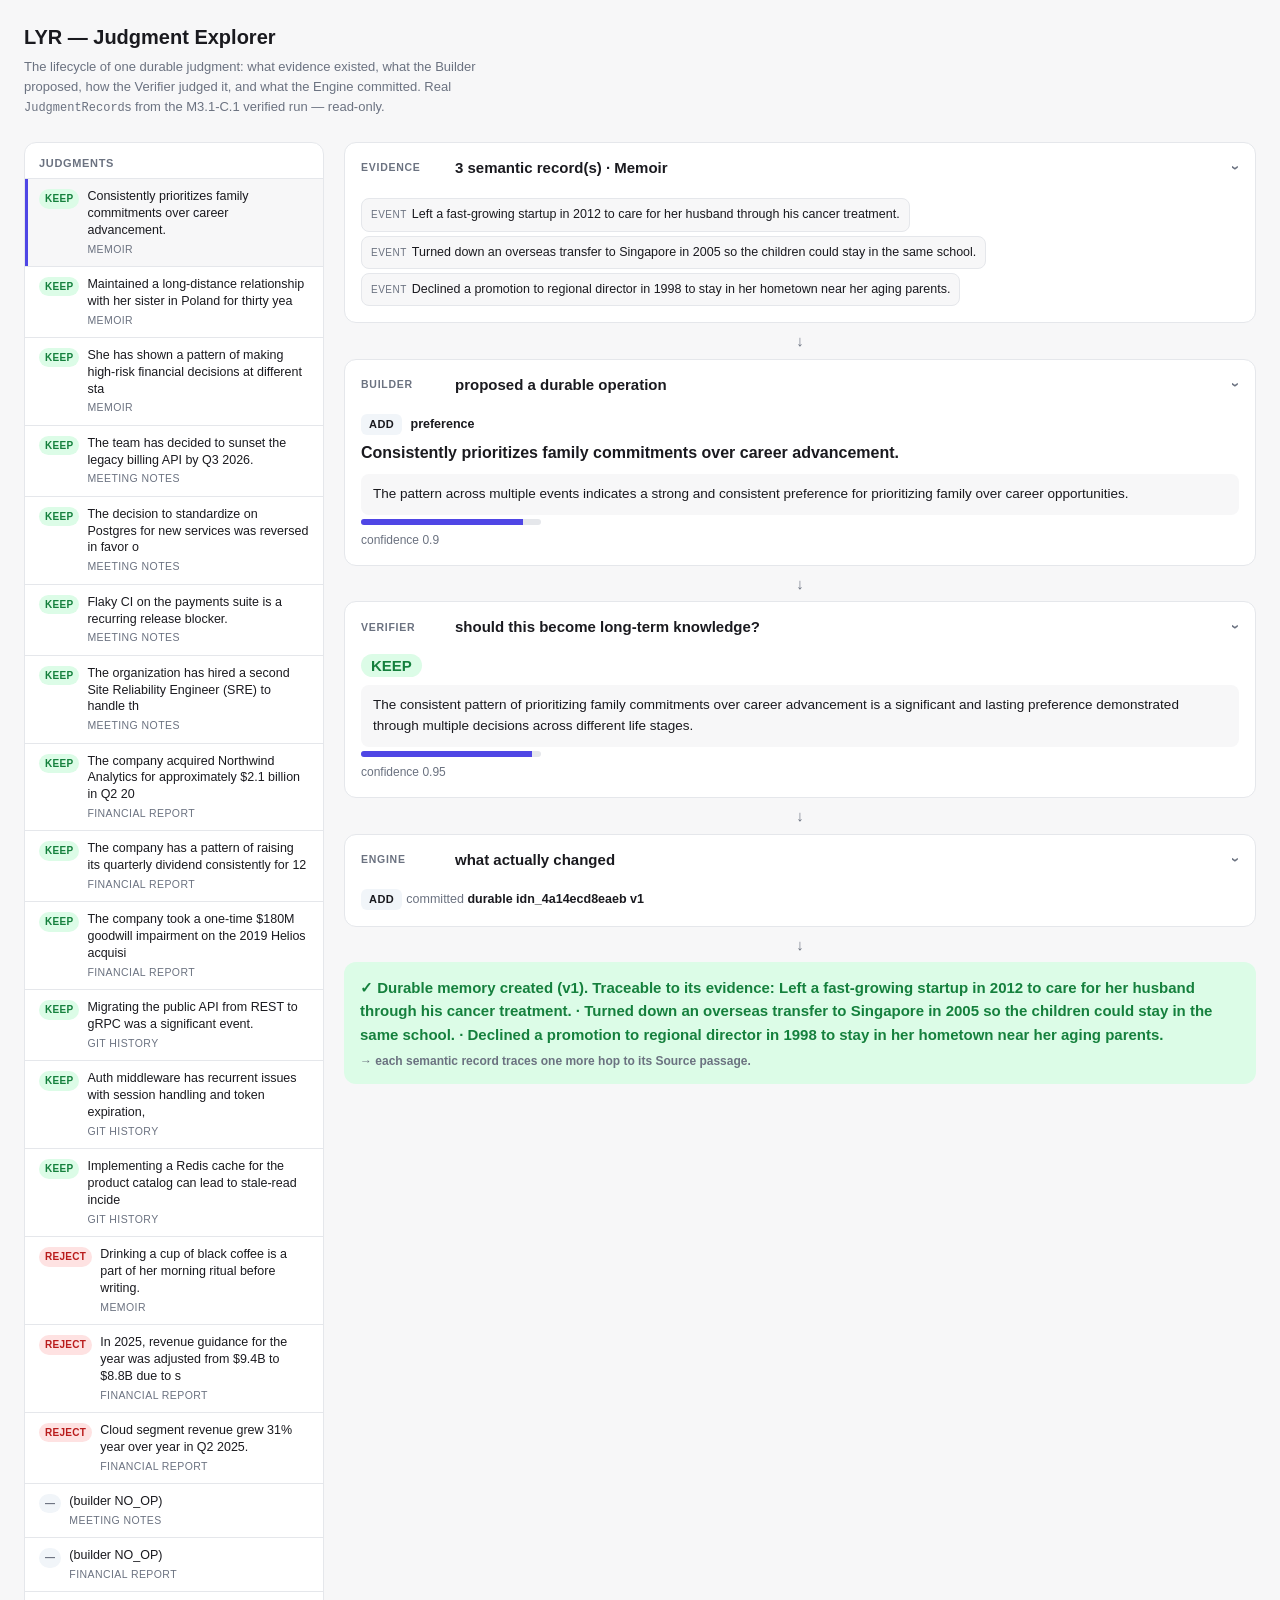
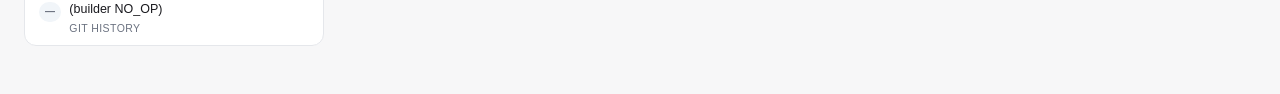
==== explorer/index.html @ 08af4068 "feat(explorer): M5.0 Judgment Explorer — inspect one judgment's lifecycle A read-only, self-containe" ====
<!doctype html>
<html lang="en">
<head>
<meta charset="utf-8">
<meta name="viewport" content="width=device-width, initial-scale=1">
<title>LYR — Judgment Explorer</title>
<style>
  :root{
    --bg:#f7f7f8; --panel:#fff; --ink:#1a1a1f; --muted:#6b7280; --line:#e5e7eb;
    --keep:#15803d; --keep-bg:#dcfce7; --reject:#b91c1c; --reject-bg:#fee2e2;
    --unsure:#a16207; --unsure-bg:#fef9c3; --noop:#6b7280; --noop-bg:#f1f5f9;
    --accent:#4f46e5;
  }
  @media (prefers-color-scheme:dark){
    :root{ --bg:#0e0f13; --panel:#171922; --ink:#e8e8ee; --muted:#9aa0ac; --line:#282b36;
      --keep:#4ade80; --keep-bg:#0f2f1c; --reject:#f87171; --reject-bg:#3a1414;
      --unsure:#fbbf24; --unsure-bg:#3a2f0a; --noop:#9aa0ac; --noop-bg:#20232c; --accent:#a5b4fc; }
  }
  *{box-sizing:border-box}
  body{margin:0;background:var(--bg);color:var(--ink);
    font:15px/1.55 -apple-system,BlinkMacSystemFont,"Segoe UI",Roboto,Helvetica,Arial,sans-serif}
  header{padding:22px 24px 8px}
  h1{font-size:20px;margin:0}
  header p{margin:4px 0 0;color:var(--muted);font-size:13px;max-width:70ch}
  .wrap{display:grid;grid-template-columns:300px 1fr;gap:20px;padding:16px 24px 48px;align-items:start}
  @media (max-width:820px){.wrap{grid-template-columns:1fr}}
  /* sidebar */
  .list{background:var(--panel);border:1px solid var(--line);border-radius:12px;overflow:hidden;position:sticky;top:12px}
  .list h2{font-size:11px;text-transform:uppercase;letter-spacing:.06em;color:var(--muted);
    margin:0;padding:12px 14px 6px}
  .item{display:block;width:100%;text-align:left;border:0;background:none;color:inherit;cursor:pointer;
    padding:9px 14px;border-top:1px solid var(--line);font:inherit;display:flex;gap:8px;align-items:flex-start}
  .item:hover{background:var(--bg)}
  .item.active{background:var(--bg);box-shadow:inset 3px 0 0 var(--accent)}
  .item .s{font-size:12.5px;line-height:1.35}
  .item .d{font-size:10.5px;color:var(--muted);margin-top:2px;text-transform:uppercase;letter-spacing:.04em}
  /* verdict pill */
  .pill{flex:0 0 auto;font-size:10px;font-weight:700;padding:2px 6px;border-radius:20px;letter-spacing:.03em;margin-top:1px}
  .KEEP{color:var(--keep);background:var(--keep-bg)} .REJECT{color:var(--reject);background:var(--reject-bg)}
  .UNSURE{color:var(--unsure);background:var(--unsure-bg)} .NONE{color:var(--noop);background:var(--noop-bg)}
  /* lifecycle */
  .stage{background:var(--panel);border:1px solid var(--line);border-radius:12px;margin:0 0 10px}
  .stage>summary{cursor:pointer;list-style:none;padding:13px 16px;display:flex;align-items:center;gap:10px;font-weight:600}
  .stage>summary::-webkit-details-marker{display:none}
  .stage>summary .tag{font-size:10.5px;font-weight:700;color:var(--muted);text-transform:uppercase;letter-spacing:.07em;flex:0 0 84px}
  .stage>summary .h{flex:1}
  .stage>summary .chev{color:var(--muted);transition:transform .15s}
  .stage[open]>summary .chev{transform:rotate(90deg)}
  .body{padding:2px 16px 16px 16px}
  .arrow{text-align:center;color:var(--muted);font-size:15px;margin:-4px 0 6px}
  .stmt{font-size:16px;font-weight:600;margin:6px 0}
  .op{display:inline-block;font-size:11px;font-weight:700;padding:2px 8px;border-radius:6px;background:var(--noop-bg);color:var(--ink);letter-spacing:.04em}
  .kv{color:var(--muted);font-size:12.5px;margin:6px 0 0}
  .kv b{color:var(--ink);font-weight:600}
  .chip{display:inline-block;background:var(--bg);border:1px solid var(--line);border-radius:8px;
    padding:6px 9px;margin:4px 6px 0 0;font-size:12.5px}
  .chip .k{color:var(--muted);font-size:10px;text-transform:uppercase;letter-spacing:.05em;margin-right:5px}
  .grp{border-left:2px solid var(--line);padding:2px 0 2px 10px;margin:8px 0;font-size:12.5px;color:var(--muted)}
  .rationale{background:var(--bg);border-radius:8px;padding:10px 12px;margin-top:8px;font-size:13.5px}
  .verdictbig{font-size:15px;font-weight:700;padding:3px 10px;border-radius:20px}
  .bar{height:6px;border-radius:6px;background:var(--line);overflow:hidden;max-width:180px;margin-top:4px}
  .bar>i{display:block;height:100%;background:var(--accent)}
  .outcome{border-radius:12px;padding:14px 16px;font-weight:600}
  .outcome.yes{background:var(--keep-bg);color:var(--keep)}
  .outcome.no{background:var(--noop-bg);color:var(--muted)}
  .note{color:var(--muted);font-size:12px;margin-top:6px}
  code{font-family:ui-monospace,SFMono-Regular,Menlo,monospace;font-size:12px}
</style>
</head>
<body>
<header>
  <h1>LYR — Judgment Explorer</h1>
  <p>The lifecycle of one durable judgment: what evidence existed, what the Builder proposed,
     how the Verifier judged it, and what the Engine committed. Real
     <code>JudgmentRecord</code>s from the M3.1-C.1 verified run — read-only.</p>
</header>
<div class="wrap">
  <nav class="list" id="list"><h2>Judgments</h2></nav>
  <main id="main"></main>
</div>

<script src="data.js"></script>
<script>
const R = (window.LYR_RECORDS || []);
const el = (t,c,h)=>{const e=document.createElement(t); if(c)e.className=c; if(h!=null)e.innerHTML=h; return e;};
const esc = s => (s==null?"":String(s)).replace(/[&<>]/g,m=>({"&":"&amp;","<":"&lt;",">":"&gt;"}[m]));
const verdictOf = r => r.verifier ? (r.verifier.status==="ERROR"?"ERROR":r.verifier.decision) : "NONE";

function stage(tag, head, bodyHtml, open){
  const d = el("details","stage"); if(open) d.open = true;
  const s = el("summary"); s.append(el("span","tag",tag), el("span","h",head), el("span","chev","›"));
  d.append(s, el("div","body",bodyHtml));
  return d;
}
const arrow = () => el("div","arrow","↓");

function render(r){
  const m = document.getElementById("main"); m.innerHTML="";
  const conf = c => c==null?"":`<div class="bar"><i style="width:${Math.round(c*100)}%"></i></div><div class="note">confidence ${c}</div>`;

  // Evidence
  const evChips = r.evidence.map(e=>`<span class="chip"><span class="k">${esc(e.kind)}</span>${esc(e.label)}</span>`).join("") || '<span class="note">(none)</span>';
  const grps = r.evidence_groups.map(g=>`<div class="grp">${g.same_observation?"● one observation":"○ independent"}: ${g.members.map(esc).join(" · ")}${g.note?`<br><i>${esc(g.note)}</i>`:""}</div>`).join("");
  m.append(stage("Evidence", `${r.evidence.length} semantic record(s) · ${esc(r.domain_title)}`,
    evChips + grps, true), arrow());

  // Builder
  const b=r.builder;
  m.append(stage("Builder", "proposed a durable operation",
    `<span class="op">${esc(b.operation)}</span> &nbsp;<span class="kv"><b>${esc(b.kind)}</b></span>
     <div class="stmt">${esc(b.statement)||"—"}</div>
     ${b.rationale?`<div class="rationale">${esc(b.rationale)}</div>`:""}
     ${b.counter_evidence?`<div class="kv"><b>counter-evidence:</b> ${esc(b.counter_evidence)}</div>`:""}
     ${conf(b.confidence)}`, true), arrow());

  // Verifier
  const v=r.verifier, vk=verdictOf(r);
  let vbody;
  if(!v){ vbody = '<div class="note">Verifier not run (the Builder proposed NO_OP — nothing to verify).</div>'; }
  else if(v.status==="ERROR"){ vbody = `<span class="verdictbig REJECT">ERROR</span>
     <div class="rationale">Execution failure — <b>not</b> a semantic verdict. ${esc(v.error_reason)}</div>`; }
  else { vbody = `<span class="verdictbig ${v.decision}">${v.decision}</span>
     ${v.rationale?`<div class="rationale">${esc(v.rationale)}</div>`:""}${conf(v.confidence)}`; }
  m.append(stage("Verifier", "should this become long-term knowledge?", vbody, true), arrow());

  // Engine
  const e=r.engine;
  m.append(stage("Engine", "what actually changed",
    `<span class="op">${esc(e.operation)}</span>
     ${e.version?`<span class="kv"> committed <b>durable ${esc(e.identity)} v${e.version}</b></span>`:""}
     ${e.rejection_reason?`<div class="kv">${esc(e.rejection_reason)}</div>`:""}`, true), arrow());

  // Outcome / provenance
  if(r.committed){
    m.append(el("div","outcome yes",
      `✓ Durable memory created (v${e.version}). Traceable to its evidence: ${r.evidence.map(x=>esc(x.label)).join(" · ")}
       <div class="note">→ each semantic record traces one more hop to its Source passage.</div>`));
  } else {
    m.append(el("div","outcome no", `∅ No durable memory created — ${esc(e.operation)}.`));
  }
}

// sidebar
const list = document.getElementById("list");
R.forEach((r,i)=>{
  const vk = verdictOf(r);
  const b = el("button","item"+(i===0?" active":""));
  b.append(el("span","pill "+(vk==="ERROR"?"REJECT":vk), vk==="NONE"?"—":vk));
  b.append(el("span",null,`<div class="s">${esc(r.builder.statement||"(builder NO_OP)").slice(0,80)}</div><div class="d">${esc(r.domain_title)}</div>`));
  b.onclick=()=>{document.querySelectorAll(".item").forEach(x=>x.classList.remove("active"));b.classList.add("active");render(r);};
  list.append(b);
});
if(R.length) render(R[0]); else document.getElementById("main").innerHTML='<p class="note">No records. Run <code>python explorer/build_data.py</code>.</p>';
</script>
</body>
</html>
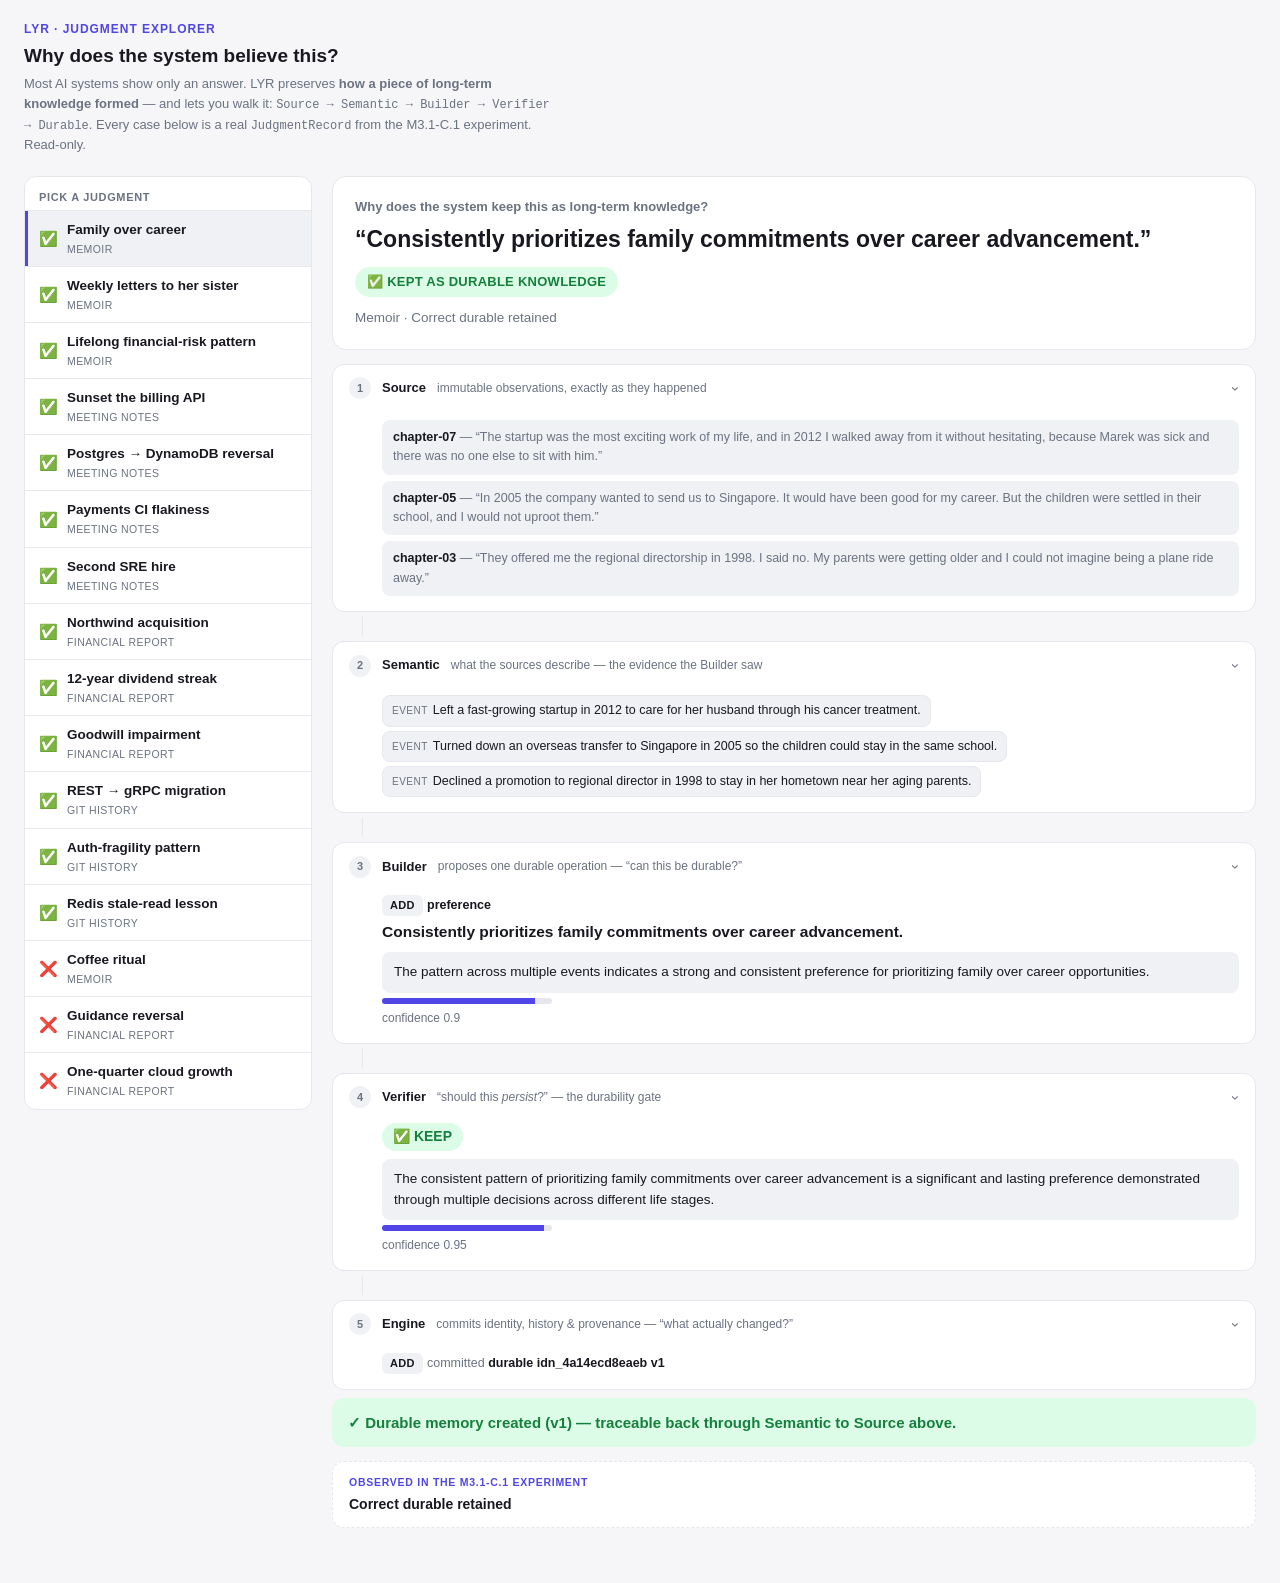
==== commit 86494cd6: "polish(explorer): narrative demo — 'why does the system believe this?' Turn the Explorer from a dev " ====
--- a/explorer/index.html
+++ b/explorer/index.html
@@ -3,154 +3,172 @@
 <head>
 <meta charset="utf-8">
 <meta name="viewport" content="width=device-width, initial-scale=1">
-<title>LYR — Judgment Explorer</title>
+<title>Why does the system believe this? — LYR Judgment Explorer</title>
 <style>
   :root{
-    --bg:#f7f7f8; --panel:#fff; --ink:#1a1a1f; --muted:#6b7280; --line:#e5e7eb;
+    --bg:#f6f6f8; --panel:#fff; --ink:#181820; --muted:#6b7280; --line:#e6e7eb; --soft:#f0f1f4;
     --keep:#15803d; --keep-bg:#dcfce7; --reject:#b91c1c; --reject-bg:#fee2e2;
-    --unsure:#a16207; --unsure-bg:#fef9c3; --noop:#6b7280; --noop-bg:#f1f5f9;
-    --accent:#4f46e5;
+    --unsure:#a16207; --unsure-bg:#fef9c3; --noop:#6b7280; --accent:#4f46e5;
   }
-  @media (prefers-color-scheme:dark){
-    :root{ --bg:#0e0f13; --panel:#171922; --ink:#e8e8ee; --muted:#9aa0ac; --line:#282b36;
-      --keep:#4ade80; --keep-bg:#0f2f1c; --reject:#f87171; --reject-bg:#3a1414;
-      --unsure:#fbbf24; --unsure-bg:#3a2f0a; --noop:#9aa0ac; --noop-bg:#20232c; --accent:#a5b4fc; }
-  }
+  @media (prefers-color-scheme:dark){:root{
+    --bg:#0d0e12; --panel:#161822; --ink:#e9e9ef; --muted:#99a0ac; --line:#272a34; --soft:#1d2029;
+    --keep:#4ade80; --keep-bg:#0f2f1c; --reject:#f87171; --reject-bg:#3a1414;
+    --unsure:#fbbf24; --unsure-bg:#3a2f0a; --noop:#99a0ac; --accent:#a5b4fc; }}
   *{box-sizing:border-box}
   body{margin:0;background:var(--bg);color:var(--ink);
     font:15px/1.55 -apple-system,BlinkMacSystemFont,"Segoe UI",Roboto,Helvetica,Arial,sans-serif}
-  header{padding:22px 24px 8px}
-  h1{font-size:20px;margin:0}
-  header p{margin:4px 0 0;color:var(--muted);font-size:13px;max-width:70ch}
-  .wrap{display:grid;grid-template-columns:300px 1fr;gap:20px;padding:16px 24px 48px;align-items:start}
-  @media (max-width:820px){.wrap{grid-template-columns:1fr}}
+  header{padding:20px 24px 4px}
+  header .eyebrow{font-size:12px;letter-spacing:.08em;text-transform:uppercase;color:var(--accent);font-weight:700}
+  h1{font-size:19px;margin:2px 0 0;font-weight:700}
+  header p{margin:4px 0 0;color:var(--muted);font-size:13px;max-width:74ch}
+  .wrap{display:grid;grid-template-columns:288px 1fr;gap:20px;padding:16px 24px 56px;align-items:start}
+  @media (max-width:860px){.wrap{grid-template-columns:1fr}}
   /* sidebar */
   .list{background:var(--panel);border:1px solid var(--line);border-radius:12px;overflow:hidden;position:sticky;top:12px}
-  .list h2{font-size:11px;text-transform:uppercase;letter-spacing:.06em;color:var(--muted);
-    margin:0;padding:12px 14px 6px}
-  .item{display:block;width:100%;text-align:left;border:0;background:none;color:inherit;cursor:pointer;
-    padding:9px 14px;border-top:1px solid var(--line);font:inherit;display:flex;gap:8px;align-items:flex-start}
-  .item:hover{background:var(--bg)}
-  .item.active{background:var(--bg);box-shadow:inset 3px 0 0 var(--accent)}
-  .item .s{font-size:12.5px;line-height:1.35}
-  .item .d{font-size:10.5px;color:var(--muted);margin-top:2px;text-transform:uppercase;letter-spacing:.04em}
-  /* verdict pill */
-  .pill{flex:0 0 auto;font-size:10px;font-weight:700;padding:2px 6px;border-radius:20px;letter-spacing:.03em;margin-top:1px}
-  .KEEP{color:var(--keep);background:var(--keep-bg)} .REJECT{color:var(--reject);background:var(--reject-bg)}
-  .UNSURE{color:var(--unsure);background:var(--unsure-bg)} .NONE{color:var(--noop);background:var(--noop-bg)}
+  .list h2{font-size:11px;text-transform:uppercase;letter-spacing:.06em;color:var(--muted);margin:0;padding:12px 14px 4px}
+  .item{display:flex;gap:9px;align-items:center;width:100%;text-align:left;border:0;background:none;color:inherit;
+    cursor:pointer;padding:9px 14px;border-top:1px solid var(--line);font:inherit}
+  .item:hover{background:var(--soft)}
+  .item.active{background:var(--soft);box-shadow:inset 3px 0 0 var(--accent)}
+  .item .mark{font-size:15px;flex:0 0 auto;line-height:1}
+  .item .t{font-size:13.5px;font-weight:600}
+  .item .d{font-size:10.5px;color:var(--muted);text-transform:uppercase;letter-spacing:.04em}
+  /* hero */
+  .hero{background:var(--panel);border:1px solid var(--line);border-radius:14px;padding:20px 22px;margin-bottom:14px}
+  .hero .q{color:var(--muted);font-size:13px;font-weight:600}
+  .hero .stmt{font-size:23px;line-height:1.3;font-weight:700;margin:8px 0 12px}
+  .verdict{display:inline-flex;align-items:center;gap:7px;font-size:13px;font-weight:800;padding:5px 12px;border-radius:22px;letter-spacing:.02em}
+  .verdict.KEEP{color:var(--keep);background:var(--keep-bg)} .verdict.REJECT{color:var(--reject);background:var(--reject-bg)}
+  .verdict.UNSURE{color:var(--unsure);background:var(--unsure-bg)} .verdict.ERROR{color:var(--reject);background:var(--reject-bg)}
+  .hero .because{margin-top:11px;color:var(--muted);font-size:13.5px}
   /* lifecycle */
-  .stage{background:var(--panel);border:1px solid var(--line);border-radius:12px;margin:0 0 10px}
-  .stage>summary{cursor:pointer;list-style:none;padding:13px 16px;display:flex;align-items:center;gap:10px;font-weight:600}
+  .flow{margin-top:6px}
+  .stage{background:var(--panel);border:1px solid var(--line);border-radius:12px}
+  .stage>summary{cursor:pointer;list-style:none;padding:12px 16px;display:flex;align-items:center;gap:11px}
   .stage>summary::-webkit-details-marker{display:none}
-  .stage>summary .tag{font-size:10.5px;font-weight:700;color:var(--muted);text-transform:uppercase;letter-spacing:.07em;flex:0 0 84px}
-  .stage>summary .h{flex:1}
-  .stage>summary .chev{color:var(--muted);transition:transform .15s}
-  .stage[open]>summary .chev{transform:rotate(90deg)}
-  .body{padding:2px 16px 16px 16px}
-  .arrow{text-align:center;color:var(--muted);font-size:15px;margin:-4px 0 6px}
-  .stmt{font-size:16px;font-weight:600;margin:6px 0}
-  .op{display:inline-block;font-size:11px;font-weight:700;padding:2px 8px;border-radius:6px;background:var(--noop-bg);color:var(--ink);letter-spacing:.04em}
-  .kv{color:var(--muted);font-size:12.5px;margin:6px 0 0}
-  .kv b{color:var(--ink);font-weight:600}
-  .chip{display:inline-block;background:var(--bg);border:1px solid var(--line);border-radius:8px;
-    padding:6px 9px;margin:4px 6px 0 0;font-size:12.5px}
+  .stage .num{flex:0 0 22px;height:22px;border-radius:50%;background:var(--soft);color:var(--muted);
+    font-size:11px;font-weight:700;display:grid;place-items:center}
+  .stage .tag{font-weight:700;font-size:13px} .stage .sub{color:var(--muted);font-size:12px;flex:1}
+  .stage .chev{color:var(--muted);transition:transform .15s} .stage[open] .chev{transform:rotate(90deg)}
+  .body{padding:2px 16px 15px 49px}
+  .rail{text-align:left;color:var(--line);font-size:16px;margin:2px 0 2px 26px}
+  .stmt2{font-size:15.5px;font-weight:600;margin:4px 0}
+  .op{display:inline-block;font-size:11px;font-weight:700;padding:2px 8px;border-radius:6px;background:var(--soft);letter-spacing:.03em}
+  .kv{color:var(--muted);font-size:12.5px;margin:6px 0 0}.kv b{color:var(--ink);font-weight:600}
+  .chip{display:inline-block;background:var(--soft);border:1px solid var(--line);border-radius:8px;padding:5px 9px;margin:4px 6px 0 0;font-size:12.5px}
   .chip .k{color:var(--muted);font-size:10px;text-transform:uppercase;letter-spacing:.05em;margin-right:5px}
-  .grp{border-left:2px solid var(--line);padding:2px 0 2px 10px;margin:8px 0;font-size:12.5px;color:var(--muted)}
-  .rationale{background:var(--bg);border-radius:8px;padding:10px 12px;margin-top:8px;font-size:13.5px}
-  .verdictbig{font-size:15px;font-weight:700;padding:3px 10px;border-radius:20px}
-  .bar{height:6px;border-radius:6px;background:var(--line);overflow:hidden;max-width:180px;margin-top:4px}
-  .bar>i{display:block;height:100%;background:var(--accent)}
-  .outcome{border-radius:12px;padding:14px 16px;font-weight:600}
-  .outcome.yes{background:var(--keep-bg);color:var(--keep)}
-  .outcome.no{background:var(--noop-bg);color:var(--muted)}
-  .note{color:var(--muted);font-size:12px;margin-top:6px}
+  .src{background:var(--soft);border-radius:8px;padding:8px 11px;margin:6px 0 0;font-size:12.5px;color:var(--muted)}
+  .src b{color:var(--ink)}
+  .grp{border-left:2px solid var(--line);padding:1px 0 1px 10px;margin:7px 0;font-size:12px;color:var(--muted)}
+  .rationale{background:var(--soft);border-radius:8px;padding:10px 12px;margin-top:8px;font-size:13.5px}
+  .verdictbig{display:inline-block;font-size:14px;font-weight:800;padding:3px 11px;border-radius:20px}
+  .bar{height:6px;border-radius:6px;background:var(--line);overflow:hidden;max-width:170px;margin-top:5px}.bar>i{display:block;height:100%;background:var(--accent)}
+  .outcome{border-radius:12px;padding:13px 16px;margin-top:8px;font-weight:600}
+  .outcome.yes{background:var(--keep-bg);color:var(--keep)} .outcome.no{background:var(--soft);color:var(--muted)}
+  .note{color:var(--muted);font-size:12px;margin-top:5px;font-weight:400}
+  .finding{margin-top:14px;border:1px dashed var(--line);border-radius:12px;padding:12px 16px;background:var(--panel)}
+  .finding .lab{font-size:10.5px;text-transform:uppercase;letter-spacing:.07em;color:var(--accent);font-weight:700}
+  .finding .txt{font-size:14px;font-weight:600;margin-top:3px}
   code{font-family:ui-monospace,SFMono-Regular,Menlo,monospace;font-size:12px}
 </style>
 </head>
 <body>
 <header>
-  <h1>LYR — Judgment Explorer</h1>
-  <p>The lifecycle of one durable judgment: what evidence existed, what the Builder proposed,
-     how the Verifier judged it, and what the Engine committed. Real
-     <code>JudgmentRecord</code>s from the M3.1-C.1 verified run — read-only.</p>
+  <div class="eyebrow">LYR · Judgment Explorer</div>
+  <h1>Why does the system believe this?</h1>
+  <p>Most AI systems show only an answer. LYR preserves <b>how a piece of long-term knowledge
+     formed</b> — and lets you walk it: <code>Source → Semantic → Builder → Verifier → Durable</code>.
+     Every case below is a real <code>JudgmentRecord</code> from the M3.1-C.1 experiment. Read-only.</p>
 </header>
 <div class="wrap">
-  <nav class="list" id="list"><h2>Judgments</h2></nav>
+  <nav class="list" id="list"><h2>Pick a judgment</h2></nav>
   <main id="main"></main>
 </div>
 
 <script src="data.js"></script>
 <script>
 const R = (window.LYR_RECORDS || []);
-const el = (t,c,h)=>{const e=document.createElement(t); if(c)e.className=c; if(h!=null)e.innerHTML=h; return e;};
-const esc = s => (s==null?"":String(s)).replace(/[&<>]/g,m=>({"&":"&amp;","<":"&lt;",">":"&gt;"}[m]));
-const verdictOf = r => r.verifier ? (r.verifier.status==="ERROR"?"ERROR":r.verifier.decision) : "NONE";
+const el=(t,c,h)=>{const e=document.createElement(t);if(c)e.className=c;if(h!=null)e.innerHTML=h;return e;};
+const esc=s=>(s==null?"":String(s)).replace(/[&<>]/g,m=>({"&":"&amp;","<":"&lt;",">":"&gt;"}[m]));
+const MARK={KEEP:"✅",REJECT:"❌",UNSURE:"⚠️",ERROR:"⚠️",NONE:"·"};
+const conf=c=>c==null?"":`<div class="bar"><i style="width:${Math.round(c*100)}%"></i></div><div class="note">confidence ${c}</div>`;
 
-function stage(tag, head, bodyHtml, open){
-  const d = el("details","stage"); if(open) d.open = true;
-  const s = el("summary"); s.append(el("span","tag",tag), el("span","h",head), el("span","chev","›"));
-  d.append(s, el("div","body",bodyHtml));
-  return d;
+function stage(n,tag,sub,bodyHtml,open){
+  const d=el("details","stage"); if(open)d.open=true;
+  const s=el("summary");
+  s.append(el("span","num",n),el("span","tag",tag),el("span","sub",sub),el("span","chev","›"));
+  d.append(s,el("div","body",bodyHtml)); return d;
 }
-const arrow = () => el("div","arrow","↓");
+const rail=()=>el("div","rail","│");
 
 function render(r){
-  const m = document.getElementById("main"); m.innerHTML="";
-  const conf = c => c==null?"":`<div class="bar"><i style="width:${Math.round(c*100)}%"></i></div><div class="note">confidence ${c}</div>`;
+  const m=document.getElementById("main"); m.innerHTML="";
+  const vk=r.verdict, kept=r.committed;
 
-  // Evidence
-  const evChips = r.evidence.map(e=>`<span class="chip"><span class="k">${esc(e.kind)}</span>${esc(e.label)}</span>`).join("") || '<span class="note">(none)</span>';
-  const grps = r.evidence_groups.map(g=>`<div class="grp">${g.same_observation?"● one observation":"○ independent"}: ${g.members.map(esc).join(" · ")}${g.note?`<br><i>${esc(g.note)}</i>`:""}</div>`).join("");
-  m.append(stage("Evidence", `${r.evidence.length} semantic record(s) · ${esc(r.domain_title)}`,
-    evChips + grps, true), arrow());
+  // HERO — the narrative frame
+  const q = vk==="KEEP" ? "Why does the system keep this as long-term knowledge?"
+          : vk==="REJECT" ? "Why did the system decide NOT to keep this?"
+          : vk==="UNSURE" ? "The system kept this, but flagged it uncertain."
+          : "What did the system do with this?";
+  const verdictLabel = {KEEP:"KEPT AS DURABLE KNOWLEDGE",REJECT:"NOT KEPT",UNSURE:"KEPT — FLAGGED UNSURE",ERROR:"VERIFIER ERROR",NONE:"NO DURABLE MEMORY"}[vk];
+  const hero=el("div","hero",
+    `<div class="q">${esc(q)}</div>
+     <div class="stmt">“${esc(r.builder.statement)}”</div>
+     <span class="verdict ${vk}">${MARK[vk]} ${verdictLabel}</span>
+     <div class="because">${esc(r.domain_title)} · ${esc(r.finding)}</div>`);
+  m.append(hero);
 
-  // Builder
+  // 1 · SOURCE
+  const srcHtml = r.sources.map(s=>s.passage
+      ? `<div class="src"><b>${esc(s.key)||"source"}</b> — “${esc(s.passage)}”</div>`
+      : `<div class="src"><b>${esc(s.key)}</b> <span class="note">(passage not bundled)</span></div>`
+    ).join("") || '<div class="note">(source not available)</div>';
+  m.append(stage(1,"Source","immutable observations, exactly as they happened",srcHtml,true),rail());
+
+  // 2 · SEMANTIC (evidence)
+  const evChips=r.evidence.map(e=>`<span class="chip"><span class="k">${esc(e.kind)}</span>${esc(e.label)}</span>`).join("");
+  const grps=r.evidence_groups.map(g=>`<div class="grp">${g.same_observation?"● one observation":"○ independent"}: ${g.members.map(esc).join(" · ")}${g.note?`<br><i>${esc(g.note)}</i>`:""}</div>`).join("");
+  m.append(stage(2,"Semantic","what the sources describe — the evidence the Builder saw",evChips+grps,true),rail());
+
+  // 3 · BUILDER
   const b=r.builder;
-  m.append(stage("Builder", "proposed a durable operation",
-    `<span class="op">${esc(b.operation)}</span> &nbsp;<span class="kv"><b>${esc(b.kind)}</b></span>
-     <div class="stmt">${esc(b.statement)||"—"}</div>
+  m.append(stage(3,"Builder","proposes one durable operation — “can this be durable?”",
+    `<span class="op">${esc(b.operation)}</span> <span class="kv"><b>${esc(b.kind)}</b></span>
+     <div class="stmt2">${esc(b.statement)}</div>
      ${b.rationale?`<div class="rationale">${esc(b.rationale)}</div>`:""}
-     ${b.counter_evidence?`<div class="kv"><b>counter-evidence:</b> ${esc(b.counter_evidence)}</div>`:""}
-     ${conf(b.confidence)}`, true), arrow());
+     ${b.counter_evidence?`<div class="kv"><b>counter-evidence:</b> ${esc(b.counter_evidence)}</div>`:""}${conf(b.confidence)}`,true),rail());
 
-  // Verifier
-  const v=r.verifier, vk=verdictOf(r);
-  let vbody;
-  if(!v){ vbody = '<div class="note">Verifier not run (the Builder proposed NO_OP — nothing to verify).</div>'; }
-  else if(v.status==="ERROR"){ vbody = `<span class="verdictbig REJECT">ERROR</span>
-     <div class="rationale">Execution failure — <b>not</b> a semantic verdict. ${esc(v.error_reason)}</div>`; }
-  else { vbody = `<span class="verdictbig ${v.decision}">${v.decision}</span>
-     ${v.rationale?`<div class="rationale">${esc(v.rationale)}</div>`:""}${conf(v.confidence)}`; }
-  m.append(stage("Verifier", "should this become long-term knowledge?", vbody, true), arrow());
+  // 4 · VERIFIER
+  const v=r.verifier; let vbody;
+  if(!v) vbody='<div class="note">Not run (the Builder proposed NO_OP).</div>';
+  else if(v.status==="ERROR") vbody=`<span class="verdictbig REJECT">⚠️ ERROR</span><div class="rationale">Execution failure — <b>not</b> a semantic verdict. ${esc(v.error_reason)}</div>`;
+  else vbody=`<span class="verdictbig ${v.decision}" style="color:var(--${v.decision.toLowerCase()});background:var(--${v.decision.toLowerCase()}-bg)">${MARK[v.decision]} ${v.decision}</span>${v.rationale?`<div class="rationale">${esc(v.rationale)}</div>`:""}${conf(v.confidence)}`;
+  m.append(stage(4,"Verifier","“should this <i>persist</i>?” — the durability gate",vbody,true),rail());
 
-  // Engine
+  // 5 · ENGINE / DURABLE
   const e=r.engine;
-  m.append(stage("Engine", "what actually changed",
-    `<span class="op">${esc(e.operation)}</span>
-     ${e.version?`<span class="kv"> committed <b>durable ${esc(e.identity)} v${e.version}</b></span>`:""}
-     ${e.rejection_reason?`<div class="kv">${esc(e.rejection_reason)}</div>`:""}`, true), arrow());
+  const eng=`<span class="op">${esc(e.operation)}</span>${e.version?` <span class="kv">committed <b>durable ${esc(e.identity)} v${e.version}</b></span>`:""}${e.rejection_reason?`<div class="kv">${esc(e.rejection_reason)}</div>`:""}`;
+  m.append(stage(5,"Engine","commits identity, history & provenance — “what actually changed?”",eng,true));
 
-  // Outcome / provenance
-  if(r.committed){
-    m.append(el("div","outcome yes",
-      `✓ Durable memory created (v${e.version}). Traceable to its evidence: ${r.evidence.map(x=>esc(x.label)).join(" · ")}
-       <div class="note">→ each semantic record traces one more hop to its Source passage.</div>`));
-  } else {
-    m.append(el("div","outcome no", `∅ No durable memory created — ${esc(e.operation)}.`));
-  }
+  m.append(kept
+    ? el("div","outcome yes",`✓ Durable memory created (v${e.version}) — traceable back through Semantic to Source above.`)
+    : el("div","outcome no",`∅ No durable memory created — ${esc(e.operation)}.`));
+
+  // FINDING — turns this from a data viewer into a research explorer
+  m.append(el("div","finding",
+    `<div class="lab">Observed in the M3.1-C.1 experiment</div><div class="txt">${esc(r.finding)}</div>`));
 }
 
 // sidebar
-const list = document.getElementById("list");
+const list=document.getElementById("list");
 R.forEach((r,i)=>{
-  const vk = verdictOf(r);
-  const b = el("button","item"+(i===0?" active":""));
-  b.append(el("span","pill "+(vk==="ERROR"?"REJECT":vk), vk==="NONE"?"—":vk));
-  b.append(el("span",null,`<div class="s">${esc(r.builder.statement||"(builder NO_OP)").slice(0,80)}</div><div class="d">${esc(r.domain_title)}</div>`));
-  b.onclick=()=>{document.querySelectorAll(".item").forEach(x=>x.classList.remove("active"));b.classList.add("active");render(r);};
+  const b=el("button","item"+(i===0?" active":""));
+  b.append(el("span","mark",MARK[r.verdict]),
+           el("span",null,`<div class="t">${esc(r.title)}</div><div class="d">${esc(r.domain_title)}</div>`));
+  b.onclick=()=>{document.querySelectorAll(".item").forEach(x=>x.classList.remove("active"));b.classList.add("active");render(r);window.scrollTo({top:0,behavior:"smooth"});};
   list.append(b);
 });
-if(R.length) render(R[0]); else document.getElementById("main").innerHTML='<p class="note">No records. Run <code>python explorer/build_data.py</code>.</p>';
+R.length ? render(R[0]) : (document.getElementById("main").innerHTML='<p class="note">No records. Run <code>python explorer/build_data.py</code>.</p>');
 </script>
 </body>
 </html>
